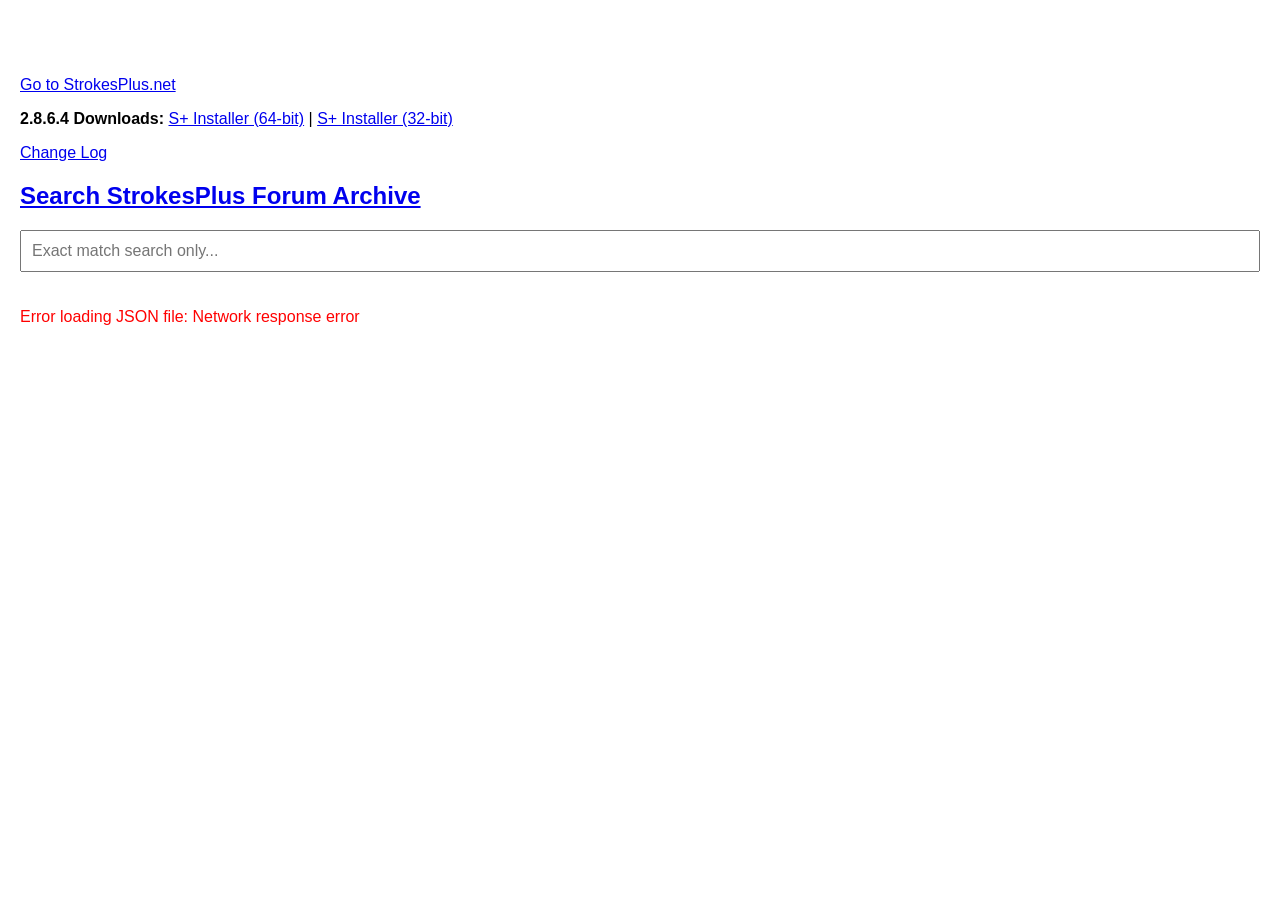
==== cindex.html @ a6389094 "Add files via upload" ====
<!DOCTYPE html>
<html lang="en">
<head>
    <meta charset="UTF-8">
    <meta name="viewport" content="width=device-width, initial-scale=1.0">
    <title>StrokesPlus - Forum Archive Search</title>
    <style>
        body { font-family: Arial, sans-serif; /*max-width: 600px;*/ margin: 40px auto; padding: 20px; }
        input { width: 100%; padding: 10px; margin-bottom: 20px; font-size: 16px; box-sizing: border-box; }
        .item { padding: 15px; border: 1px solid #ddd; margin-bottom: 10px; border-radius: 5px; background: #f9f9f9; }
        .item h3 { margin: 0 0 5px 0; color: #333; }
        .item p { margin: 0; color: #666; }
        .no-results { color: #999; font-style: italic; }
		::highlight(search-results) {
			  background-color: yellow;
			  color: black;
			}
		  #waitOverlay {
			position: fixed;
			top: 0; left: 0; width: 100vw; height: 100vh;
			background: rgba(255, 255, 255, 0.5); /* Semi-transparent background */
			z-index: 999999; /* Ensure it's on top of all elements */
			cursor: wait !important;
			display: flex;
			align-items: center;
			justify-content: center;
			opacity: 0;
			visibility: hidden;
			transition: opacity 0.2s ease, visibility 0.2s ease;
		  }

		  #waitOverlay.active {
			opacity: 1;
			visibility: visible;
		  }

		  /* Optional spinning animation */
		  .spinner {
			width: 50px; height: 50px;
			border: 5px solid #ccc;
			border-top-color: #007bff;
			border-radius: 50%;
			animation: spin 1s linear infinite;
		  }

		  @keyframes spin { to { transform: rotate(360deg); } }

		  body.is-waiting, body.is-waiting * {
			cursor: wait !important;
		  }			
    </style>
</head>
<body>
	<div id="waitOverlay" class="hidden">
	  <div class="spinner"></div>
	</div>	
	<p><a href="index.html">Go to StrokesPlus.net</a></p>
	<p><b>2.8.6.4 Downloads:</b> <a href="/StrokesPlusSetup_2.8.6.4_x64_Signed.exe">S+ Installer (64-bit)</a> | <a href="/StrokesPlusSetup_2.8.6.4_x86_Signed.exe">S+ Installer (32-bit)</a></p>
	<p><a href="/cChangeLog.txt">Change Log</a></p>
	
    <h2><a href="/cindex.html">Search StrokesPlus Forum Archive</a></h2>
    <!-- Search Box Component -->
    <input type="text" id="searchBox" placeholder="Exact match search only...">

    <!-- Display Container Component -->
    <div id="resultsContainer"></div>

    <script>
        let jsonData = [];
        const searchBox = document.getElementById('searchBox');
        const resultsContainer = document.getElementById('resultsContainer');

        // 1. Read the local JSON file
        async function loadData() {
            try {
                // Replace 'data.json' with your local JSON filename
                const response = await fetch('/cdata.json'); 
                if (!response.ok) throw new Error('Network response error');
                jsonData = await response.json();
				var topicId = new URLSearchParams(window.location.search).get('t');
				if(topicId == "null") topicId = "";
				var userName = new URLSearchParams(window.location.search).get('u');
				if(userName == "null") userName = "";
				if(parseInt(topicId) > 0)
				{
					const filteredData = jsonData.filter(item => {
						const topicMatch = item.TopicID ? item.TopicID == parseInt(topicId) : false;
						return topicMatch;
					});

					displayData(filteredData, null);				
				}
				else if(userName){
					const filteredData = jsonData.filter(item => {
						const topicMatch = item.TopicPostedBy ? item.TopicPostedBy == userName : false;
						const msgMatch = item.MessagePostedBy ? item.MessagePostedBy == userName : false;
						return topicMatch || msgMatch;
					});

					displayData(filteredData, null);						
				}
				else {
					displayForums();
				}
            } catch (error) {
                resultsContainer.innerHTML = `<p style="color:red;">Error loading JSON file: ${error.message}</p>`;
                console.error("Error fetching data:", error);
            }
        }

		function displayForums() {
			var forumName = new URLSearchParams(window.location.search).get('f');
			if(forumName == "null") forumName = "";
			const seenForums = new Set();
			const distinctForums = jsonData.filter(item => {
			  if (seenForums.has(`${item.Category}|||${item.Forum}`) || (forumName ?? item.Forum) != item.Forum) return false;
			  seenForums.add(`${item.Category}|||${item.Forum}`);
			  return true;
			});	

			if(forumName) {
				const seenTopics = new Set();
				const distinctTopics = jsonData.filter(item => {
				  if (seenTopics.has(item.TopicID) || (forumName ?? item.Forum) != item.Forum) return false;
				  seenTopics.add(item.TopicID);
				  return true;
				});				
			
				displayData(distinctTopics, null);	
			} else {
				resultsContainer.innerHTML = distinctForums.map(item => `
					<div class="item">
						<p><b><a href="/cindex.html?f=${encodeURIComponent(item.Forum)}">${item.Category || 'No Category'} - ${item.Forum || 'No Forum'}</a></b></p>
					</div>
				`).join('');
			}
			
		}

        // 2. Display the data dynamically in the HTML DOM
        async function displayData(items, searchTerm) {
            if (items.length === 0) {
                resultsContainer.innerHTML = '<p class="no-results">No matches found.</p>';
                return;
            }
			showOverlay();
			await delay(20);
			
			var pageNumber = new URLSearchParams(window.location.search).get('p');
			if(pageNumber == "null") pageNumber = "";
			var pagedList;
			var previous = "";
			var next = "";
			
			if(items.length > 100){
				var page = parseInt(pageNumber)
				if(!pageNumber){
					page = 1;
				}
				var endIndex = ((page - 1) * 100) + 99;
				if(endIndex > items.length - 1) {
					endIndex = items.length - 1	;
				}
				pagedList = items.slice((page - 1) * 100, endIndex);
				
				var topicId = new URLSearchParams(window.location.search).get('t');
				var userName = new URLSearchParams(window.location.search).get('u');
				var forumName = new URLSearchParams(window.location.search).get('f');
				if(topicId == "null") topicId = "";
				if(userName == "null") userName = "";
				if(forumName == "null") forumName = "";
				
				if(page > 1) {
					previous = `<p><b><a href='/cindex.html?t=${topicId}&u=${encodeURIComponent(userName)}&p=${page-1}&t=${topicId}&f=${encodeURIComponent(forumName)}'>Previous</a></b></p>`;
				}
				
				if(endIndex + 1 < items.length){
					next = `<p><b><a href='/cindex.html?t=${topicId}&u=${encodeURIComponent(userName)}&p=${page+1}&f=${encodeURIComponent(forumName)}'>Next</a></b></p>`;
				}
				
			} else {
				pagedList = items;
			}
			
			var forumHeading = "";
			if(forumName) {
				if(pagedList.length >= 0) {
					forumHeading = `<div class="item"><p><b>${pagedList[0].Category || 'No Category'} - ${pagedList[0].Forum || 'No Forum'}</b></p></div>`			
				}
			}
			
			const formatter = new Intl.DateTimeFormat('en-US', {
			  dateStyle: 'medium',
			  timeStyle: 'short'
			});
			
            resultsContainer.innerHTML = forumHeading + previous + pagedList.map((item,index) => `
                <div class="item">
                    <h3 class="search"><a href='/cindex.html?t=${item.TopicID}'>${item.Topic || 'No Title'}</a></h3>
					<p><b>${item.Category || 'No Category'} - ${item.Forum || 'No Forum'}</b></p>
					<p>Topic By: <a href='/cindex.html?u=${encodeURIComponent(item.TopicPostedBy)}'><b>${item.TopicPostedBy}</b></a> on ${item.TopicPostedOn.replace('T',' ')} - Message By: <a href='/cindex.html?u=${encodeURIComponent(item.MessagePostedBy)}'><b>${item.MessagePostedBy}</b></a> on ${item.MessagePostedOn.replace('T',' ')}</p>
					<hr />
					<p class="search">${item.Message || 'No Message'}</p>
                </div>
            `).join('') + next;
			
			if(pagedList.length != items.length){
				console.log(`show pager - pagedList.length: ${pagedList.length} - items.length: ${items.length}`);
			}
			
			if(searchTerm) {
				const searchString = searchTerm;

				// Find text ranges
				const treeWalker = document.createTreeWalker(
				  document.body, 
				  NodeFilter.SHOW_TEXT, 
				  {
					acceptNode: (node) => {
					  // Check if it's a div and has the required class
					  if (true
					    /*(node.parentNode.nodeName.toLowerCase() === 'p'
							||
							node.parentNode.nodeName.toLowerCase() === 'pre'
							||
							node.parentNode.nodeName.toLowerCase() === 'blockquote'
							||
							node.parentNode.nodeName.toLowerCase() === 'h3'
							) 
						&& node.parentNode.classList.contains("search")*/
						) {
						return NodeFilter.FILTER_ACCEPT;
					  }
					  return NodeFilter.FILTER_SKIP;
					}
				  }
				);				
				const ranges = [];
				let currentNode;

				while (currentNode = treeWalker.nextNode()) {
				  const index = currentNode.nodeValue.toLowerCase().indexOf(searchString.toLowerCase());
				  if (index >= 0) {
					const range = new Range();
					range.setStart(currentNode, index);
					range.setEnd(currentNode, index + searchString.length);
					ranges.push(range);
				  }
				}
				// Create highlight and apply
				const searchHighlight = new Highlight(...ranges);
				CSS.highlights.set("search-results", searchHighlight);			
			}
			//if (document.readyState === "loading") {
			//  document.addEventListener("DOMContentLoaded", hideOverlay);
			//} else {
			await delay(500);
			  hideOverlay();
			//}			
						
        }

        // 3. Search and filter logic
        searchBox.addEventListener('input', (e) => {
			clearTimeout(typingTimer);
			
			// Start a new countdown
			typingTimer = setTimeout(() => {
				var inputElement = document.querySelector('#searchBox');
				console.log("User stopped typing. Final value:", inputElement.value);
				
				const searchTerm = inputElement.value.toLowerCase();
				
				if(true /*searchTerm.indexOf(' ') == -1*/) {
				
					var forumName = new URLSearchParams(window.location.search).get('f');
					if(forumName == "null") forumName = "";
					const filteredData = jsonData.filter(item => {
						const topicMatch = item.Topic ? item.Topic.toLowerCase().includes(searchTerm) : false;
						const descMatch = item.Description ? item.Description.toLowerCase().includes(searchTerm) : false;
						const msgMatch = item.Message ? item.Message.toLowerCase().includes(searchTerm) : false;
						return (topicMatch || descMatch || msgMatch) && ((forumName ?? item.Forum) == item.Forum);
					});
					displayData(filteredData, searchTerm);
					
				} else {
					//This works well for an OR, but not great results, should be AND
					const searchTerms = searchTerm.split(" ");
					const filteredData = jsonData.filter(item => {
						const topicText = item.Topic.toLowerCase();
						const descText = item.Description.toLowerCase();
						const msgText = item.Message.toLowerCase();
						const topicMatch = item.Topic ? searchTerms.some(term => topicText.includes(term.toLowerCase())) : false;
						const descMatch = item.Description ? searchTerms.some(term => descText.includes(term.toLowerCase())) : false;
						const msgMatch = item.Message ? searchTerms.some(term => msgText.includes(term.toLowerCase())) : false;
						return topicMatch || descMatch || msgMatch;
					});				
					displayData(filteredData, searchTerm);
				}
				
				/*
				const regexString = searchTerm.split("").join(".*");
				const fuzzyRegex = new RegExp(regexString, "i");	
				
				const filteredData = jsonData.filter(item => {
					const topicMatch = item.Topic ? fuzzyRegex.test(item.Topic) : false;
					const descMatch = item.Description ? fuzzyRegex.test(item.Description) : false;
					const msgMatch = item.Message ? fuzzyRegex.test(item.Message) : false;
					return topicMatch || descMatch || msgMatch;
				});
				displayData(filteredData, searchTerm);
				*/
				

			}, doneTypingInterval);
        });

        // Initialize script
        loadData();
		
		let typingTimer;
		const doneTypingInterval = 1000; // Time in milliseconds (1.0 seconds)
		const delay = (ms) => new Promise(resolve => setTimeout(resolve, ms));
		
		const overlay = document.getElementById('waitOverlay');
		
		function showOverlay() {
		  overlay.classList.add('active');
		  document.body.classList.add('is-waiting');
		}

		function hideOverlay() {
		  overlay.classList.remove('active');
		  document.body.classList.remove('is-waiting');
		}		
		
    </script>


</body>
</html>
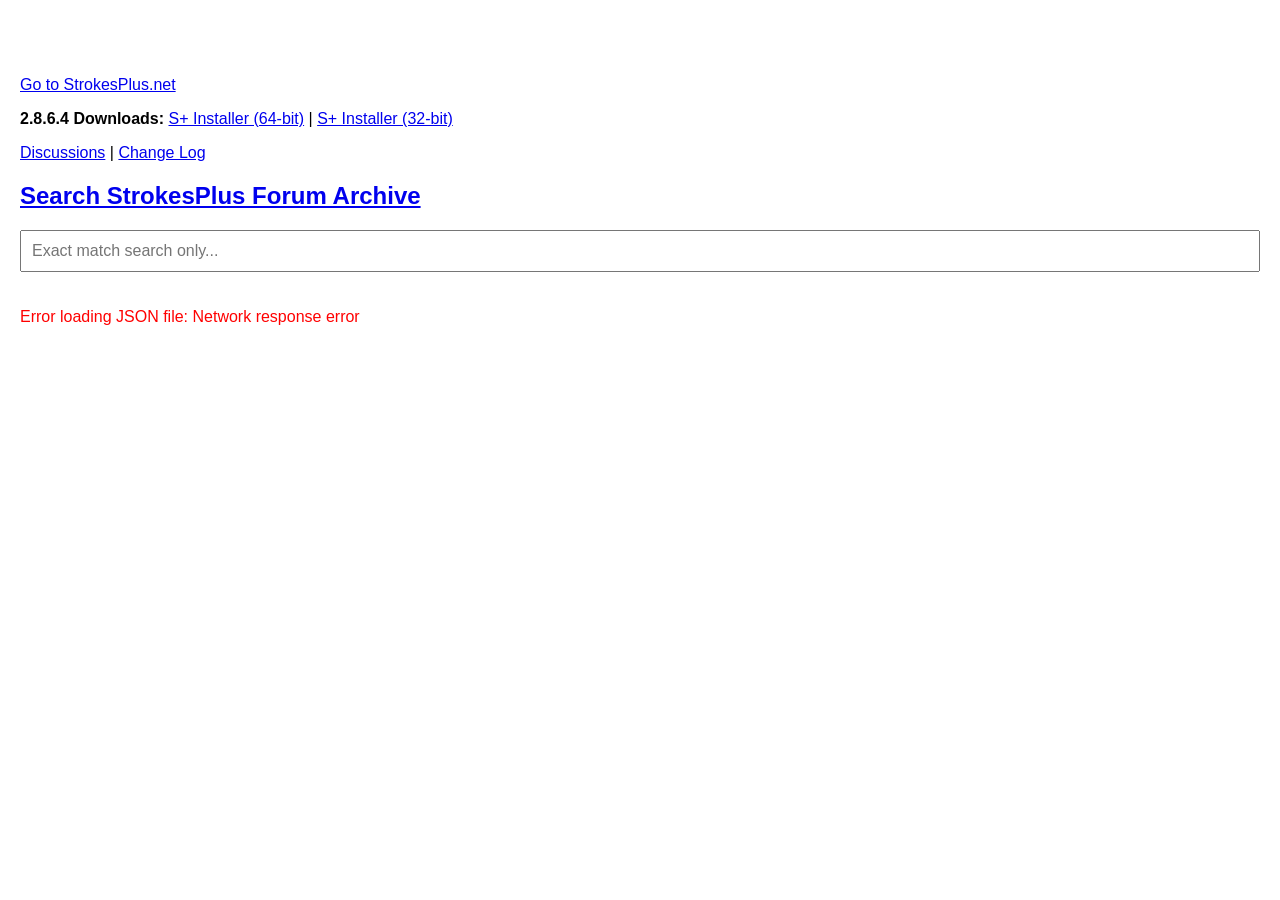
==== commit 28fca6bc: "Add files via upload" ====
--- a/cindex.html
+++ b/cindex.html
@@ -56,7 +56,7 @@
 	</div>	
 	<p><a href="index.html">Go to StrokesPlus.net</a></p>
 	<p><b>2.8.6.4 Downloads:</b> <a href="/StrokesPlusSetup_2.8.6.4_x64_Signed.exe">S+ Installer (64-bit)</a> | <a href="/StrokesPlusSetup_2.8.6.4_x86_Signed.exe">S+ Installer (32-bit)</a></p>
-	<p><a href="/cChangeLog.txt">Change Log</a></p>
+	<p><a href="https://github.com/roblarky/roblarky.github.io/discussions" target="_blank">Discussions</a>  |  <a href="/cChangeLog.txt" target="_blank">Change Log</a></p>
 	
     <h2><a href="/cindex.html">Search StrokesPlus Forum Archive</a></h2>
     <!-- Search Box Component -->
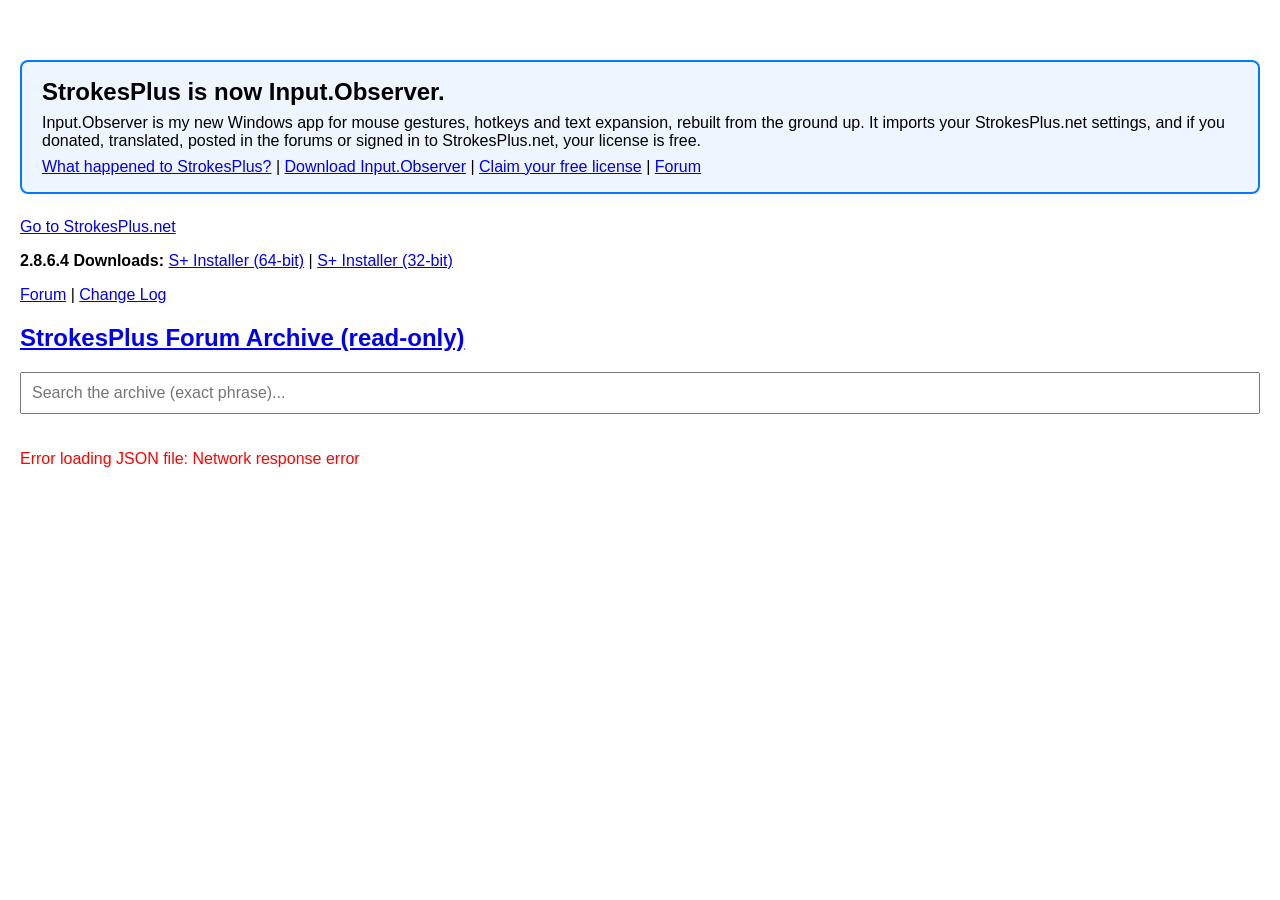
==== commit 2f3d89c3: "Point StrokesPlus users at Input.Observer; old forum links open the archive Co-Authored-By: Claude O" ====
--- a/cindex.html
+++ b/cindex.html
@@ -11,6 +11,10 @@
         .item h3 { margin: 0 0 5px 0; color: #333; }
         .item p { margin: 0; color: #666; }
         .no-results { color: #999; font-style: italic; }
+        .io-banner { padding: 16px 20px; margin-bottom: 24px; border: 2px solid #007bff; border-radius: 8px; background: #eef5ff; }
+        .io-banner h2 { margin: 0 0 8px 0; }
+        .io-banner p { margin: 0 0 8px 0; }
+        .io-banner p:last-child { margin-bottom: 0; }
 		::highlight(search-results) {
 			  background-color: yellow;
 			  color: black;
@@ -54,13 +58,18 @@
 	<div id="waitOverlay" class="hidden">
 	  <div class="spinner"></div>
 	</div>	
+	<div class="io-banner">
+		<h2>StrokesPlus is now Input.Observer.</h2>
+		<p>Input.Observer is my new Windows app for mouse gestures, hotkeys and text expansion, rebuilt from the ground up. It imports your StrokesPlus.net settings, and if you donated, translated, posted in the forums or signed in to StrokesPlus.net, your license is free.</p>
+		<p><a href="https://input.observer/strokesplus-story">What happened to StrokesPlus?</a>  |  <a href="https://input.observer/download">Download Input.Observer</a>  |  <a href="https://input.observer/pricing">Claim your free license</a>  |  <a href="https://input.observer/forum">Forum</a></p>
+	</div>
 	<p><a href="index.html">Go to StrokesPlus.net</a></p>
 	<p><b>2.8.6.4 Downloads:</b> <a href="/StrokesPlusSetup_2.8.6.4_x64_Signed.exe">S+ Installer (64-bit)</a> | <a href="/StrokesPlusSetup_2.8.6.4_x86_Signed.exe">S+ Installer (32-bit)</a></p>
-	<p><a href="https://github.com/roblarky/roblarky.github.io/discussions" target="_blank">Discussions</a>  |  <a href="/cChangeLog.txt" target="_blank">Change Log</a></p>
-	
-    <h2><a href="/cindex.html">Search StrokesPlus Forum Archive</a></h2>
+	<p><a href="https://input.observer/forum" target="_blank">Forum</a>  |  <a href="/cChangeLog.txt" target="_blank">Change Log</a></p>
+
+    <h2><a href="/cindex.html">StrokesPlus Forum Archive (read-only)</a></h2>
     <!-- Search Box Component -->
-    <input type="text" id="searchBox" placeholder="Exact match search only...">
+    <input type="text" id="searchBox" aria-label="Search the archive" placeholder="Search the archive (exact phrase)...">
 
     <!-- Display Container Component -->
     <div id="resultsContainer"></div>
@@ -200,7 +209,7 @@
 					<p><b>${item.Category || 'No Category'} - ${item.Forum || 'No Forum'}</b></p>
 					<p>Topic By: <a href='/cindex.html?u=${encodeURIComponent(item.TopicPostedBy)}'><b>${item.TopicPostedBy}</b></a> on ${item.TopicPostedOn.replace('T',' ')} - Message By: <a href='/cindex.html?u=${encodeURIComponent(item.MessagePostedBy)}'><b>${item.MessagePostedBy}</b></a> on ${item.MessagePostedOn.replace('T',' ')}</p>
 					<hr />
-					<p class="search">${item.Message || 'No Message'}</p>
+					<p class="search">${archiveLinks(item.Message) || 'No Message'}</p>
                 </div>
             `).join('') + next;
 			
@@ -322,6 +331,15 @@
 		const doneTypingInterval = 1000; // Time in milliseconds (1.0 seconds)
 		const delay = (ms) => new Promise(resolve => setTimeout(resolve, ms));
 		
+		// Links to topics on the old forums point at the same topic in this archive (the topic IDs match).
+		function archiveLinks(html) {
+			if (!html) return html;
+			return html
+				.replace(/(?:https?:\/\/)?(?:www\.)?strokesplus\.com\/forum\/topic\.asp\?(?:[^'"\s<]*?&)?TOPIC_ID=(\d+)[^'"\s<]*/gi, '/cindex.html?t=$1')
+				.replace(/https?:\/\/(?:www\.)?strokesplus\.com\/forum\/topic\/(\d+)(?:\/[\w-]*)?/gi, '/cindex.html?t=$1')
+				.replace(/https?:\/\/forum\.strokesplus\.net\/posts\/t(\d+)(?:-[\w-]*)?/gi, '/?t=$1');
+		}
+
 		const overlay = document.getElementById('waitOverlay');
 		
 		function showOverlay() {
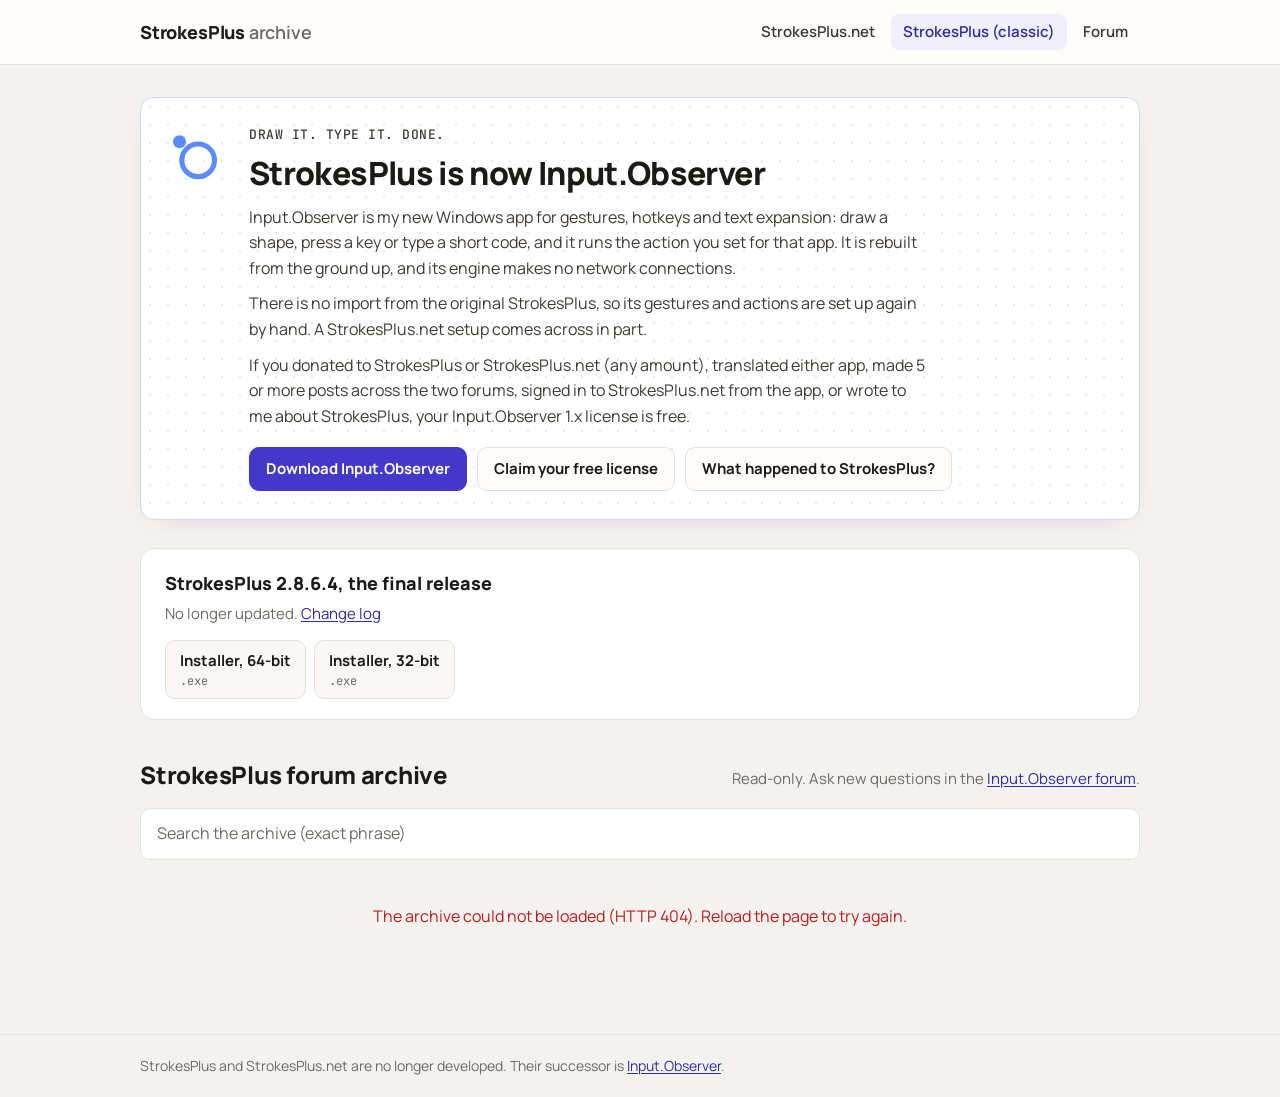
==== commit 4996e389: "Restyle both archive pages in the Input.Observer look; banner copy follows the brand rules - Shared " ====
--- a/cindex.html
+++ b/cindex.html
@@ -1,359 +1,67 @@
-<!DOCTYPE html>
-<html lang="en">
-<head>
-    <meta charset="UTF-8">
-    <meta name="viewport" content="width=device-width, initial-scale=1.0">
-    <title>StrokesPlus - Forum Archive Search</title>
-    <style>
-        body { font-family: Arial, sans-serif; /*max-width: 600px;*/ margin: 40px auto; padding: 20px; }
-        input { width: 100%; padding: 10px; margin-bottom: 20px; font-size: 16px; box-sizing: border-box; }
-        .item { padding: 15px; border: 1px solid #ddd; margin-bottom: 10px; border-radius: 5px; background: #f9f9f9; }
-        .item h3 { margin: 0 0 5px 0; color: #333; }
-        .item p { margin: 0; color: #666; }
-        .no-results { color: #999; font-style: italic; }
-        .io-banner { padding: 16px 20px; margin-bottom: 24px; border: 2px solid #007bff; border-radius: 8px; background: #eef5ff; }
-        .io-banner h2 { margin: 0 0 8px 0; }
-        .io-banner p { margin: 0 0 8px 0; }
-        .io-banner p:last-child { margin-bottom: 0; }
-		::highlight(search-results) {
-			  background-color: yellow;
-			  color: black;
-			}
-		  #waitOverlay {
-			position: fixed;
-			top: 0; left: 0; width: 100vw; height: 100vh;
-			background: rgba(255, 255, 255, 0.5); /* Semi-transparent background */
-			z-index: 999999; /* Ensure it's on top of all elements */
-			cursor: wait !important;
-			display: flex;
-			align-items: center;
-			justify-content: center;
-			opacity: 0;
-			visibility: hidden;
-			transition: opacity 0.2s ease, visibility 0.2s ease;
-		  }
-
-		  #waitOverlay.active {
-			opacity: 1;
-			visibility: visible;
-		  }
-
-		  /* Optional spinning animation */
-		  .spinner {
-			width: 50px; height: 50px;
-			border: 5px solid #ccc;
-			border-top-color: #007bff;
-			border-radius: 50%;
-			animation: spin 1s linear infinite;
-		  }
-
-		  @keyframes spin { to { transform: rotate(360deg); } }
-
-		  body.is-waiting, body.is-waiting * {
-			cursor: wait !important;
-		  }			
-    </style>
-</head>
-<body>
-	<div id="waitOverlay" class="hidden">
-	  <div class="spinner"></div>
-	</div>	
-	<div class="io-banner">
-		<h2>StrokesPlus is now Input.Observer.</h2>
-		<p>Input.Observer is my new Windows app for mouse gestures, hotkeys and text expansion, rebuilt from the ground up. It imports your StrokesPlus.net settings, and if you donated, translated, posted in the forums or signed in to StrokesPlus.net, your license is free.</p>
-		<p><a href="https://input.observer/strokesplus-story">What happened to StrokesPlus?</a>  |  <a href="https://input.observer/download">Download Input.Observer</a>  |  <a href="https://input.observer/pricing">Claim your free license</a>  |  <a href="https://input.observer/forum">Forum</a></p>
-	</div>
-	<p><a href="index.html">Go to StrokesPlus.net</a></p>
-	<p><b>2.8.6.4 Downloads:</b> <a href="/StrokesPlusSetup_2.8.6.4_x64_Signed.exe">S+ Installer (64-bit)</a> | <a href="/StrokesPlusSetup_2.8.6.4_x86_Signed.exe">S+ Installer (32-bit)</a></p>
-	<p><a href="https://input.observer/forum" target="_blank">Forum</a>  |  <a href="/cChangeLog.txt" target="_blank">Change Log</a></p>
-
-    <h2><a href="/cindex.html">StrokesPlus Forum Archive (read-only)</a></h2>
-    <!-- Search Box Component -->
-    <input type="text" id="searchBox" aria-label="Search the archive" placeholder="Search the archive (exact phrase)...">
-
-    <!-- Display Container Component -->
-    <div id="resultsContainer"></div>
-
-    <script>
-        let jsonData = [];
-        const searchBox = document.getElementById('searchBox');
-        const resultsContainer = document.getElementById('resultsContainer');
-
-        // 1. Read the local JSON file
-        async function loadData() {
-            try {
-                // Replace 'data.json' with your local JSON filename
-                const response = await fetch('/cdata.json'); 
-                if (!response.ok) throw new Error('Network response error');
-                jsonData = await response.json();
-				var topicId = new URLSearchParams(window.location.search).get('t');
-				if(topicId == "null") topicId = "";
-				var userName = new URLSearchParams(window.location.search).get('u');
-				if(userName == "null") userName = "";
-				if(parseInt(topicId) > 0)
-				{
-					const filteredData = jsonData.filter(item => {
-						const topicMatch = item.TopicID ? item.TopicID == parseInt(topicId) : false;
-						return topicMatch;
-					});
-
-					displayData(filteredData, null);				
-				}
-				else if(userName){
-					const filteredData = jsonData.filter(item => {
-						const topicMatch = item.TopicPostedBy ? item.TopicPostedBy == userName : false;
-						const msgMatch = item.MessagePostedBy ? item.MessagePostedBy == userName : false;
-						return topicMatch || msgMatch;
-					});
-
-					displayData(filteredData, null);						
-				}
-				else {
-					displayForums();
-				}
-            } catch (error) {
-                resultsContainer.innerHTML = `<p style="color:red;">Error loading JSON file: ${error.message}</p>`;
-                console.error("Error fetching data:", error);
-            }
-        }
-
-		function displayForums() {
-			var forumName = new URLSearchParams(window.location.search).get('f');
-			if(forumName == "null") forumName = "";
-			const seenForums = new Set();
-			const distinctForums = jsonData.filter(item => {
-			  if (seenForums.has(`${item.Category}|||${item.Forum}`) || (forumName ?? item.Forum) != item.Forum) return false;
-			  seenForums.add(`${item.Category}|||${item.Forum}`);
-			  return true;
-			});	
-
-			if(forumName) {
-				const seenTopics = new Set();
-				const distinctTopics = jsonData.filter(item => {
-				  if (seenTopics.has(item.TopicID) || (forumName ?? item.Forum) != item.Forum) return false;
-				  seenTopics.add(item.TopicID);
-				  return true;
-				});				
-			
-				displayData(distinctTopics, null);	
-			} else {
-				resultsContainer.innerHTML = distinctForums.map(item => `
-					<div class="item">
-						<p><b><a href="/cindex.html?f=${encodeURIComponent(item.Forum)}">${item.Category || 'No Category'} - ${item.Forum || 'No Forum'}</a></b></p>
-					</div>
-				`).join('');
-			}
-			
-		}
-
-        // 2. Display the data dynamically in the HTML DOM
-        async function displayData(items, searchTerm) {
-            if (items.length === 0) {
-                resultsContainer.innerHTML = '<p class="no-results">No matches found.</p>';
-                return;
-            }
-			showOverlay();
-			await delay(20);
-			
-			var pageNumber = new URLSearchParams(window.location.search).get('p');
-			if(pageNumber == "null") pageNumber = "";
-			var pagedList;
-			var previous = "";
-			var next = "";
-			
-			if(items.length > 100){
-				var page = parseInt(pageNumber)
-				if(!pageNumber){
-					page = 1;
-				}
-				var endIndex = ((page - 1) * 100) + 99;
-				if(endIndex > items.length - 1) {
-					endIndex = items.length - 1	;
-				}
-				pagedList = items.slice((page - 1) * 100, endIndex);
-				
-				var topicId = new URLSearchParams(window.location.search).get('t');
-				var userName = new URLSearchParams(window.location.search).get('u');
-				var forumName = new URLSearchParams(window.location.search).get('f');
-				if(topicId == "null") topicId = "";
-				if(userName == "null") userName = "";
-				if(forumName == "null") forumName = "";
-				
-				if(page > 1) {
-					previous = `<p><b><a href='/cindex.html?t=${topicId}&u=${encodeURIComponent(userName)}&p=${page-1}&t=${topicId}&f=${encodeURIComponent(forumName)}'>Previous</a></b></p>`;
-				}
-				
-				if(endIndex + 1 < items.length){
-					next = `<p><b><a href='/cindex.html?t=${topicId}&u=${encodeURIComponent(userName)}&p=${page+1}&f=${encodeURIComponent(forumName)}'>Next</a></b></p>`;
-				}
-				
-			} else {
-				pagedList = items;
-			}
-			
-			var forumHeading = "";
-			if(forumName) {
-				if(pagedList.length >= 0) {
-					forumHeading = `<div class="item"><p><b>${pagedList[0].Category || 'No Category'} - ${pagedList[0].Forum || 'No Forum'}</b></p></div>`			
-				}
-			}
-			
-			const formatter = new Intl.DateTimeFormat('en-US', {
-			  dateStyle: 'medium',
-			  timeStyle: 'short'
-			});
-			
-            resultsContainer.innerHTML = forumHeading + previous + pagedList.map((item,index) => `
-                <div class="item">
-                    <h3 class="search"><a href='/cindex.html?t=${item.TopicID}'>${item.Topic || 'No Title'}</a></h3>
-					<p><b>${item.Category || 'No Category'} - ${item.Forum || 'No Forum'}</b></p>
-					<p>Topic By: <a href='/cindex.html?u=${encodeURIComponent(item.TopicPostedBy)}'><b>${item.TopicPostedBy}</b></a> on ${item.TopicPostedOn.replace('T',' ')} - Message By: <a href='/cindex.html?u=${encodeURIComponent(item.MessagePostedBy)}'><b>${item.MessagePostedBy}</b></a> on ${item.MessagePostedOn.replace('T',' ')}</p>
-					<hr />
-					<p class="search">${archiveLinks(item.Message) || 'No Message'}</p>
-                </div>
-            `).join('') + next;
-			
-			if(pagedList.length != items.length){
-				console.log(`show pager - pagedList.length: ${pagedList.length} - items.length: ${items.length}`);
-			}
-			
-			if(searchTerm) {
-				const searchString = searchTerm;
-
-				// Find text ranges
-				const treeWalker = document.createTreeWalker(
-				  document.body, 
-				  NodeFilter.SHOW_TEXT, 
-				  {
-					acceptNode: (node) => {
-					  // Check if it's a div and has the required class
-					  if (true
-					    /*(node.parentNode.nodeName.toLowerCase() === 'p'
-							||
-							node.parentNode.nodeName.toLowerCase() === 'pre'
-							||
-							node.parentNode.nodeName.toLowerCase() === 'blockquote'
-							||
-							node.parentNode.nodeName.toLowerCase() === 'h3'
-							) 
-						&& node.parentNode.classList.contains("search")*/
-						) {
-						return NodeFilter.FILTER_ACCEPT;
-					  }
-					  return NodeFilter.FILTER_SKIP;
-					}
-				  }
-				);				
-				const ranges = [];
-				let currentNode;
-
-				while (currentNode = treeWalker.nextNode()) {
-				  const index = currentNode.nodeValue.toLowerCase().indexOf(searchString.toLowerCase());
-				  if (index >= 0) {
-					const range = new Range();
-					range.setStart(currentNode, index);
-					range.setEnd(currentNode, index + searchString.length);
-					ranges.push(range);
-				  }
-				}
-				// Create highlight and apply
-				const searchHighlight = new Highlight(...ranges);
-				CSS.highlights.set("search-results", searchHighlight);			
-			}
-			//if (document.readyState === "loading") {
-			//  document.addEventListener("DOMContentLoaded", hideOverlay);
-			//} else {
-			await delay(500);
-			  hideOverlay();
-			//}			
-						
-        }
-
-        // 3. Search and filter logic
-        searchBox.addEventListener('input', (e) => {
-			clearTimeout(typingTimer);
-			
-			// Start a new countdown
-			typingTimer = setTimeout(() => {
-				var inputElement = document.querySelector('#searchBox');
-				console.log("User stopped typing. Final value:", inputElement.value);
-				
-				const searchTerm = inputElement.value.toLowerCase();
-				
-				if(true /*searchTerm.indexOf(' ') == -1*/) {
-				
-					var forumName = new URLSearchParams(window.location.search).get('f');
-					if(forumName == "null") forumName = "";
-					const filteredData = jsonData.filter(item => {
-						const topicMatch = item.Topic ? item.Topic.toLowerCase().includes(searchTerm) : false;
-						const descMatch = item.Description ? item.Description.toLowerCase().includes(searchTerm) : false;
-						const msgMatch = item.Message ? item.Message.toLowerCase().includes(searchTerm) : false;
-						return (topicMatch || descMatch || msgMatch) && ((forumName ?? item.Forum) == item.Forum);
-					});
-					displayData(filteredData, searchTerm);
-					
-				} else {
-					//This works well for an OR, but not great results, should be AND
-					const searchTerms = searchTerm.split(" ");
-					const filteredData = jsonData.filter(item => {
-						const topicText = item.Topic.toLowerCase();
-						const descText = item.Description.toLowerCase();
-						const msgText = item.Message.toLowerCase();
-						const topicMatch = item.Topic ? searchTerms.some(term => topicText.includes(term.toLowerCase())) : false;
-						const descMatch = item.Description ? searchTerms.some(term => descText.includes(term.toLowerCase())) : false;
-						const msgMatch = item.Message ? searchTerms.some(term => msgText.includes(term.toLowerCase())) : false;
-						return topicMatch || descMatch || msgMatch;
-					});				
-					displayData(filteredData, searchTerm);
-				}
-				
-				/*
-				const regexString = searchTerm.split("").join(".*");
-				const fuzzyRegex = new RegExp(regexString, "i");	
-				
-				const filteredData = jsonData.filter(item => {
-					const topicMatch = item.Topic ? fuzzyRegex.test(item.Topic) : false;
-					const descMatch = item.Description ? fuzzyRegex.test(item.Description) : false;
-					const msgMatch = item.Message ? fuzzyRegex.test(item.Message) : false;
-					return topicMatch || descMatch || msgMatch;
-				});
-				displayData(filteredData, searchTerm);
-				*/
-				
-
-			}, doneTypingInterval);
-        });
-
-        // Initialize script
-        loadData();
-		
-		let typingTimer;
-		const doneTypingInterval = 1000; // Time in milliseconds (1.0 seconds)
-		const delay = (ms) => new Promise(resolve => setTimeout(resolve, ms));
-		
-		// Links to topics on the old forums point at the same topic in this archive (the topic IDs match).
-		function archiveLinks(html) {
-			if (!html) return html;
-			return html
-				.replace(/(?:https?:\/\/)?(?:www\.)?strokesplus\.com\/forum\/topic\.asp\?(?:[^'"\s<]*?&)?TOPIC_ID=(\d+)[^'"\s<]*/gi, '/cindex.html?t=$1')
-				.replace(/https?:\/\/(?:www\.)?strokesplus\.com\/forum\/topic\/(\d+)(?:\/[\w-]*)?/gi, '/cindex.html?t=$1')
-				.replace(/https?:\/\/forum\.strokesplus\.net\/posts\/t(\d+)(?:-[\w-]*)?/gi, '/?t=$1');
-		}
-
-		const overlay = document.getElementById('waitOverlay');
-		
-		function showOverlay() {
-		  overlay.classList.add('active');
-		  document.body.classList.add('is-waiting');
-		}
-
-		function hideOverlay() {
-		  overlay.classList.remove('active');
-		  document.body.classList.remove('is-waiting');
-		}		
-		
-    </script>
-
-
-</body>
-</html>+<!DOCTYPE html>
+<html lang="en">
+<head>
+	<meta charset="UTF-8">
+	<meta name="viewport" content="width=device-width, initial-scale=1.0">
+	<title>StrokesPlus mouse gestures: forum archive and downloads</title>
+	<meta name="description" content="Read-only archive of the original StrokesPlus forum and the final StrokesPlus download. StrokesPlus is now Input.Observer: gestures, hotkeys and text expansion for Windows.">
+	<link rel="preload" href="/assets/fonts/manrope-latin-wght-normal.woff2" as="font" type="font/woff2" crossorigin>
+	<link rel="stylesheet" href="/assets/site.css">
+</head>
+<body data-json="/cdata.json" data-base="/cindex.html">
+	<div id="waitOverlay" aria-hidden="true"><div class="spinner"></div></div>
+
+	<header class="site-header">
+		<div class="wrap">
+			<a class="brand" href="/">StrokesPlus <span>archive</span></a>
+			<nav class="site-nav" aria-label="Archive">
+				<a href="/">StrokesPlus.net</a>
+				<a href="/cindex.html" aria-current="page">StrokesPlus (classic)</a>
+				<a href="https://input.observer/forum">Forum</a>
+			</nav>
+		</div>
+	</header>
+
+	<main class="wrap">
+		<section class="io-banner" aria-labelledby="io-banner-title">
+			<img class="io-banner-logo" src="/assets/orbit.svg" alt="" width="56" height="56">
+			<div>
+				<p class="io-kicker">Draw it. Type it. Done.</p>
+				<h2 id="io-banner-title">StrokesPlus is now Input.Observer</h2>
+				<p>Input.Observer is my new Windows app for gestures, hotkeys and text expansion: draw a shape, press a key or type a short code, and it runs the action you set for that app. It is rebuilt from the ground up, and its engine makes no network connections.</p>
+				<p>There is no import from the original StrokesPlus, so its gestures and actions are set up again by hand. A StrokesPlus.net setup comes across in part.</p>
+				<p>If you donated to StrokesPlus or StrokesPlus.net (any amount), translated either app, made 5 or more posts across the two forums, signed in to StrokesPlus.net from the app, or wrote to me about StrokesPlus, your Input.Observer 1.x license is free.</p>
+				<div class="io-actions">
+					<a class="button button-primary" href="https://input.observer/download">Download Input.Observer</a>
+					<a class="button" href="https://input.observer/pricing">Claim your free license</a>
+					<a class="button" href="https://input.observer/strokesplus-story">What happened to StrokesPlus?</a>
+				</div>
+			</div>
+		</section>
+
+		<section class="panel" aria-labelledby="downloads-title">
+			<h2 id="downloads-title">StrokesPlus 2.8.6.4, the final release</h2>
+			<p class="panel-note">No longer updated. <a href="/cChangeLog.txt">Change log</a></p>
+			<ul class="downloads">
+				<li><a href="/StrokesPlusSetup_2.8.6.4_x64_Signed.exe">Installer, 64-bit <small>.exe</small></a></li>
+				<li><a href="/StrokesPlusSetup_2.8.6.4_x86_Signed.exe">Installer, 32-bit <small>.exe</small></a></li>
+			</ul>
+		</section>
+
+		<section aria-labelledby="archive-title">
+			<div class="archive-head">
+				<h2 id="archive-title"><a href="/cindex.html">StrokesPlus forum archive</a></h2>
+				<p>Read-only. Ask new questions in the <a href="https://input.observer/forum">Input.Observer forum</a>.</p>
+			</div>
+			<input type="search" id="searchBox" class="search" aria-label="Search the archive" placeholder="Search the archive (exact phrase)">
+			<div id="resultsContainer" aria-live="polite"></div>
+		</section>
+	</main>
+
+	<footer class="site-footer">
+		<div class="wrap">StrokesPlus and StrokesPlus.net are no longer developed. Their successor is <a href="https://input.observer">Input.Observer</a>.</div>
+	</footer>
+
+	<script src="/assets/archive.js"></script>
+</body>
+</html>
--- a/assets/site.css
+++ b/assets/site.css
@@ -0,0 +1,383 @@
+/* Input.Observer visual identity: palette copied from the app's Theme.Colors.Light/Dark.xaml (the
+   input.observer site's --io-* tokens), Manrope and JetBrains Mono self-hosted (OFL, see fonts/). */
+
+@font-face {
+  font-family: 'Manrope';
+  font-style: normal;
+  font-weight: 200 800;
+  font-display: swap;
+  src: url('fonts/manrope-latin-wght-normal.woff2') format('woff2-variations');
+}
+
+@font-face {
+  font-family: 'JetBrains Mono';
+  font-style: normal;
+  font-weight: 100 800;
+  font-display: swap;
+  src: url('fonts/jetbrains-mono-latin-wght-normal.woff2') format('woff2-variations');
+}
+
+:root {
+  color-scheme: light dark;
+  --io-bg: #f4f2ef;
+  --io-bg-raised: #fffdfb;
+  --io-surface: #ffffff;
+  --io-surface-muted: #faf8f5;
+  --io-border: #e5e0d8;
+  --io-border-subtle: #ede9e3;
+  --io-text: #1c1a17;
+  --io-text-secondary: #3f3a33;
+  --io-text-muted: #6e6962;
+  --io-accent: #4338ca;
+  --io-accent-text: #312aa0;
+  --io-accent-bg: #f1effc;
+  --io-accent-border: #d9d4f7;
+  --io-on-accent: #ffffff;
+  --io-warn-bg: #fef3c7;
+  --io-warn-text: #78350f;
+  --io-danger-text: #b91c1c;
+  --io-logo: #5b8cff;
+  --io-trail: #2c7be5;
+  --io-grid: rgba(28, 26, 23, 0.09);
+  --io-shadow: rgba(40, 30, 10, 0.18);
+  --io-radius-sm: 8px;
+  --io-radius: 10px;
+  --io-radius-lg: 14px;
+  --font-body: 'Manrope', system-ui, -apple-system, 'Segoe UI', sans-serif;
+  --font-mono: 'JetBrains Mono', ui-monospace, Consolas, monospace;
+}
+
+@media (prefers-color-scheme: dark) {
+  :root {
+    --io-bg: #17161a;
+    --io-bg-raised: #1c1b20;
+    --io-surface: #1e1d22;
+    --io-surface-muted: #1c1b20;
+    --io-border: #2e2c33;
+    --io-border-subtle: #26252b;
+    --io-text: #eceae6;
+    --io-text-secondary: #cfcbc4;
+    --io-text-muted: #a8a39a;
+    --io-accent: #8b85f5;
+    --io-accent-text: #cfc9ff;
+    --io-accent-bg: #312b6b;
+    --io-accent-border: #4a4396;
+    --io-on-accent: #17161a;
+    --io-warn-bg: #5c450f;
+    --io-warn-text: #fde68a;
+    --io-danger-text: #f87171;
+    --io-trail: #4c93f5;
+    --io-grid: rgba(236, 234, 230, 0.07);
+    --io-shadow: rgba(0, 0, 0, 0.6);
+  }
+}
+
+*, *::before, *::after { box-sizing: border-box; }
+
+html { -webkit-text-size-adjust: 100%; }
+
+body {
+  margin: 0;
+  background: var(--io-bg);
+  color: var(--io-text);
+  font: 400 16px/1.6 var(--font-body);
+}
+
+a { color: var(--io-accent-text); text-underline-offset: 2px; }
+a:hover { color: var(--io-text); }
+
+:focus-visible { outline: 2px solid var(--io-accent); outline-offset: 2px; border-radius: 4px; }
+
+.wrap { max-width: 1040px; margin: 0 auto; padding-inline: 20px; }
+
+/* Header */
+
+.site-header {
+  background: var(--io-bg-raised);
+  border-block-end: 1px solid var(--io-border);
+}
+
+.site-header .wrap {
+  display: flex;
+  flex-wrap: wrap;
+  align-items: center;
+  justify-content: space-between;
+  gap: 12px 24px;
+  padding-block: 14px;
+}
+
+.brand {
+  font-weight: 800;
+  font-size: 1.125rem;
+  letter-spacing: -0.01em;
+  color: var(--io-text);
+  text-decoration: none;
+}
+
+.brand span { color: var(--io-text-muted); font-weight: 600; }
+
+.site-nav { display: flex; flex-wrap: wrap; gap: 4px; }
+
+.site-nav a {
+  padding: 6px 12px;
+  border-radius: var(--io-radius-sm);
+  color: var(--io-text-secondary);
+  font-weight: 600;
+  font-size: 0.9375rem;
+  text-decoration: none;
+}
+
+.site-nav a:hover { background: var(--io-border-subtle); color: var(--io-text); }
+
+.site-nav a[aria-current='page'] { background: var(--io-accent-bg); color: var(--io-accent-text); }
+
+main { padding-block: 32px 64px; }
+
+/* Input.Observer banner */
+
+.io-banner {
+  position: relative;
+  overflow: hidden;
+  display: grid;
+  grid-template-columns: auto 1fr;
+  gap: 8px 24px;
+  padding: 28px;
+  margin-block-end: 28px;
+  border: 1px solid var(--io-accent-border);
+  border-radius: var(--io-radius-lg);
+  background-color: var(--io-surface);
+  background-image: radial-gradient(var(--io-grid) 1px, transparent 1px);
+  background-size: 18px 18px;
+  box-shadow: 0 10px 30px -18px var(--io-shadow);
+}
+
+.io-banner-logo { width: 56px; height: 56px; margin-block-start: 4px; }
+
+.io-kicker {
+  margin: 0;
+  font: 500 0.8125rem/1.4 var(--font-mono);
+  letter-spacing: 0.04em;
+  text-transform: uppercase;
+  color: var(--io-trail);
+}
+
+.io-banner h2 {
+  margin: 4px 0 12px;
+  font-size: clamp(1.5rem, 3.2vw, 2rem);
+  line-height: 1.2;
+  font-weight: 800;
+  letter-spacing: -0.02em;
+}
+
+.io-banner p { margin: 0 0 10px; color: var(--io-text-secondary); max-width: 68ch; }
+
+.io-actions { display: flex; flex-wrap: wrap; gap: 10px; margin-block-start: 18px; }
+
+.button {
+  display: inline-flex;
+  align-items: center;
+  padding: 9px 16px;
+  border: 1px solid var(--io-border);
+  border-radius: var(--io-radius);
+  background: var(--io-bg-raised);
+  color: var(--io-text);
+  font-weight: 700;
+  font-size: 0.9375rem;
+  text-decoration: none;
+}
+
+.button:hover { border-color: var(--io-accent-border); background: var(--io-accent-bg); color: var(--io-text); }
+
+.button-primary { background: var(--io-accent); border-color: var(--io-accent); color: var(--io-on-accent); }
+
+.button-primary:hover { background: var(--io-accent-text); border-color: var(--io-accent-text); color: var(--io-on-accent); }
+
+@media (max-width: 600px) {
+  .io-banner { grid-template-columns: 1fr; padding: 22px; }
+  .io-banner-logo { width: 44px; height: 44px; }
+}
+
+/* Downloads */
+
+.panel {
+  padding: 20px 24px;
+  margin-block-end: 36px;
+  border: 1px solid var(--io-border);
+  border-radius: var(--io-radius-lg);
+  background: var(--io-surface);
+}
+
+.panel h2 { margin: 0 0 4px; font-size: 1.125rem; font-weight: 800; }
+
+.panel-note { margin: 0 0 14px; color: var(--io-text-muted); font-size: 0.9375rem; }
+
+.downloads { display: flex; flex-wrap: wrap; gap: 8px; margin: 0; padding: 0; list-style: none; }
+
+.downloads a {
+  display: inline-flex;
+  flex-direction: column;
+  padding: 8px 14px;
+  border: 1px solid var(--io-border);
+  border-radius: var(--io-radius);
+  background: var(--io-surface-muted);
+  color: var(--io-text);
+  font-weight: 700;
+  font-size: 0.9375rem;
+  text-decoration: none;
+}
+
+.downloads a:hover { border-color: var(--io-accent-border); background: var(--io-accent-bg); }
+
+.downloads small { font: 400 0.75rem/1.4 var(--font-mono); color: var(--io-text-muted); }
+
+/* Archive */
+
+.archive-head { display: flex; flex-wrap: wrap; align-items: baseline; justify-content: space-between; gap: 4px 16px; }
+
+.archive-head h2 { margin: 0; font-size: 1.5rem; font-weight: 800; letter-spacing: -0.01em; }
+
+.archive-head h2 a { color: inherit; text-decoration: none; }
+
+.archive-head p { margin: 0; color: var(--io-text-muted); font-size: 0.9375rem; }
+
+.search {
+  display: block;
+  width: 100%;
+  margin-block: 14px 20px;
+  padding: 12px 16px;
+  border: 1px solid var(--io-border);
+  border-radius: var(--io-radius);
+  background: var(--io-surface);
+  color: var(--io-text);
+  font: inherit;
+}
+
+.search::placeholder { color: var(--io-text-muted); }
+
+.search:focus { outline: none; border-color: var(--io-accent); box-shadow: 0 0 0 3px var(--io-accent-bg); }
+
+.forum-list { display: grid; grid-template-columns: repeat(auto-fill, minmax(280px, 1fr)); gap: 10px; }
+
+.forum-link {
+  display: block;
+  padding: 14px 16px;
+  border: 1px solid var(--io-border);
+  border-radius: var(--io-radius);
+  background: var(--io-surface);
+  color: var(--io-text);
+  text-decoration: none;
+}
+
+.forum-link:hover { border-color: var(--io-accent-border); background: var(--io-accent-bg); color: var(--io-text); }
+
+.forum-link small { display: block; color: var(--io-text-muted); font-size: 0.8125rem; font-weight: 600; }
+
+.forum-link strong { font-weight: 700; }
+
+.forum-title { margin: 0 0 12px; font-size: 1.125rem; font-weight: 800; }
+
+.post {
+  padding: 18px 20px;
+  margin-block-end: 12px;
+  border: 1px solid var(--io-border);
+  border-radius: var(--io-radius);
+  background: var(--io-surface);
+}
+
+.post h3 { margin: 0 0 6px; font-size: 1.0625rem; font-weight: 700; line-height: 1.35; }
+
+.post h3 a { color: var(--io-text); text-decoration: none; }
+
+.post h3 a:hover { color: var(--io-accent-text); text-decoration: underline; }
+
+.chip {
+  display: inline-block;
+  padding: 1px 8px;
+  border-radius: 999px;
+  background: var(--io-accent-bg);
+  color: var(--io-accent-text);
+  font-size: 0.75rem;
+  font-weight: 700;
+}
+
+.post-meta { margin: 8px 0 0; color: var(--io-text-muted); font: 400 0.8125rem/1.5 var(--font-mono); }
+
+.post-meta a { font-weight: 600; }
+
+.post-body {
+  margin-block-start: 14px;
+  padding-block-start: 14px;
+  border-block-start: 1px solid var(--io-border-subtle);
+  color: var(--io-text-secondary);
+  overflow-wrap: anywhere;
+}
+
+.post-body img { max-width: 100%; height: auto; }
+
+.post-body pre, .post-body code {
+  font-family: var(--font-mono);
+  font-size: 0.8125rem;
+}
+
+.post-body pre {
+  overflow-x: auto;
+  padding: 12px 14px;
+  border-radius: var(--io-radius-sm);
+  background: var(--io-surface-muted);
+  border: 1px solid var(--io-border-subtle);
+}
+
+.post-body blockquote {
+  margin: 10px 0;
+  padding: 8px 14px;
+  border-inline-start: 3px solid var(--io-accent-border);
+  background: var(--io-surface-muted);
+  border-radius: 0 var(--io-radius-sm) var(--io-radius-sm) 0;
+}
+
+.post-body table { max-width: 100%; display: block; overflow-x: auto; }
+
+.pager { display: flex; justify-content: space-between; gap: 12px; margin-block: 8px 16px; }
+
+.pager span { color: var(--io-text-muted); font-size: 0.875rem; align-self: center; }
+
+.no-results, .load-error { padding: 24px; text-align: center; color: var(--io-text-muted); }
+
+.load-error { color: var(--io-danger-text); }
+
+::highlight(search-results) { background-color: var(--io-warn-bg); color: var(--io-warn-text); }
+
+.site-footer { border-block-start: 1px solid var(--io-border); padding-block: 20px; color: var(--io-text-muted); font-size: 0.875rem; }
+
+/* Busy overlay while a long result list renders */
+
+#waitOverlay {
+  position: fixed;
+  inset: 0;
+  z-index: 999999;
+  display: flex;
+  align-items: center;
+  justify-content: center;
+  background: color-mix(in srgb, var(--io-bg) 55%, transparent);
+  cursor: wait;
+  opacity: 0;
+  visibility: hidden;
+  transition: opacity 0.2s ease, visibility 0.2s ease;
+}
+
+#waitOverlay.active { opacity: 1; visibility: visible; }
+
+.spinner {
+  width: 44px;
+  height: 44px;
+  border: 4px solid var(--io-border);
+  border-top-color: var(--io-accent);
+  border-radius: 50%;
+  animation: spin 1s linear infinite;
+}
+
+@keyframes spin { to { transform: rotate(360deg); } }
+
+@media (prefers-reduced-motion: reduce) { .spinner { animation-duration: 3s; } }
+
+body.is-waiting, body.is-waiting * { cursor: wait !important; }
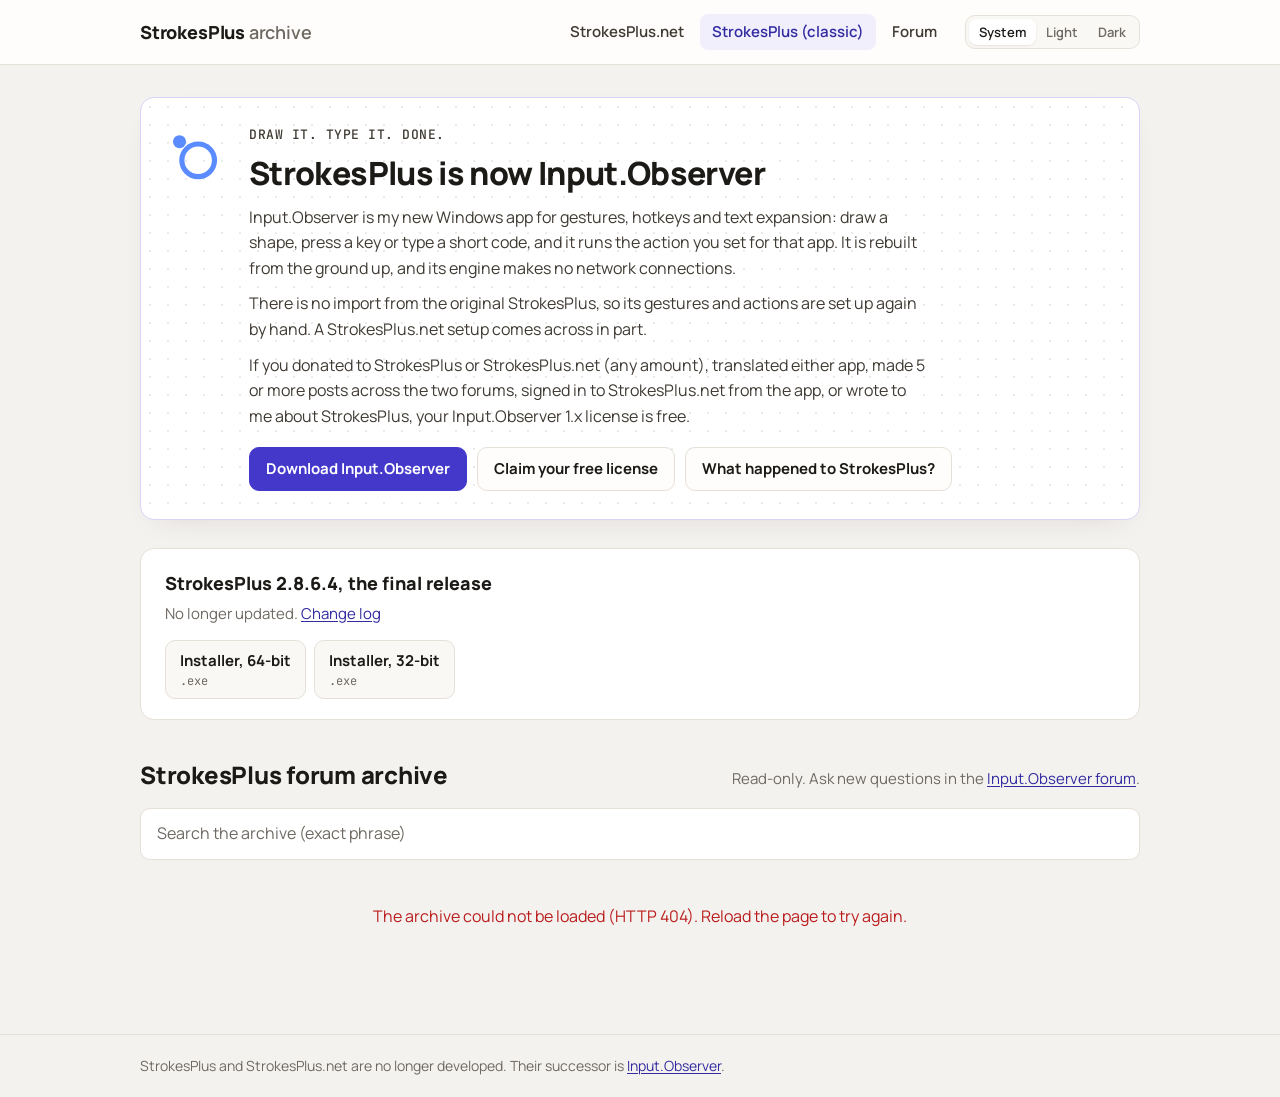
==== commit 571b3bf5: "Theme switch: System, Light or Dark, saved per browser and applied before first paint Co-Authored-By" ====
--- a/cindex.html
+++ b/cindex.html
@@ -7,6 +7,7 @@
 	<meta name="description" content="Read-only archive of the original StrokesPlus forum and the final StrokesPlus download. StrokesPlus is now Input.Observer: gestures, hotkeys and text expansion for Windows.">
 	<link rel="preload" href="/assets/fonts/manrope-latin-wght-normal.woff2" as="font" type="font/woff2" crossorigin>
 	<link rel="stylesheet" href="/assets/site.css">
+	<script>try { var t = localStorage.getItem('theme'); if (t === 'light' || t === 'dark') document.documentElement.dataset.theme = t; } catch (e) {}</script>
 </head>
 <body data-json="/cdata.json" data-base="/cindex.html">
 	<div id="waitOverlay" aria-hidden="true"><div class="spinner"></div></div>
@@ -14,11 +15,18 @@
 	<header class="site-header">
 		<div class="wrap">
 			<a class="brand" href="/">StrokesPlus <span>archive</span></a>
-			<nav class="site-nav" aria-label="Archive">
-				<a href="/">StrokesPlus.net</a>
-				<a href="/cindex.html" aria-current="page">StrokesPlus (classic)</a>
-				<a href="https://input.observer/forum">Forum</a>
-			</nav>
+			<div class="header-end">
+				<nav class="site-nav" aria-label="Archive">
+					<a href="/">StrokesPlus.net</a>
+					<a href="/cindex.html" aria-current="page">StrokesPlus (classic)</a>
+					<a href="https://input.observer/forum">Forum</a>
+				</nav>
+				<div class="theme-switch" role="group" aria-label="Theme">
+					<button type="button" data-theme-value="system">System</button>
+					<button type="button" data-theme-value="light">Light</button>
+					<button type="button" data-theme-value="dark">Dark</button>
+				</div>
+			</div>
 		</div>
 	</header>
 
@@ -62,6 +70,7 @@
 		<div class="wrap">StrokesPlus and StrokesPlus.net are no longer developed. Their successor is <a href="https://input.observer">Input.Observer</a>.</div>
 	</footer>
 
+	<script src="/assets/theme.js"></script>
 	<script src="/assets/archive.js"></script>
 </body>
 </html>
--- a/assets/site.css
+++ b/assets/site.css
@@ -47,8 +47,13 @@
   --font-mono: 'JetBrains Mono', ui-monospace, Consolas, monospace;
 }
 
+:root[data-theme='light'] { color-scheme: light; }
+:root[data-theme='dark'] { color-scheme: dark; }
+
+/* Dark tokens: the system setting unless the theme switch picked Light, or the switch picked Dark.
+   The two blocks are identical; change both. */
 @media (prefers-color-scheme: dark) {
-  :root {
+  :root:not([data-theme='light']) {
     --io-bg: #17161a;
     --io-bg-raised: #1c1b20;
     --io-surface: #1e1d22;
@@ -72,6 +77,29 @@
   }
 }
 
+:root[data-theme='dark'] {
+    --io-bg: #17161a;
+    --io-bg-raised: #1c1b20;
+    --io-surface: #1e1d22;
+    --io-surface-muted: #1c1b20;
+    --io-border: #2e2c33;
+    --io-border-subtle: #26252b;
+    --io-text: #eceae6;
+    --io-text-secondary: #cfcbc4;
+    --io-text-muted: #a8a39a;
+    --io-accent: #8b85f5;
+    --io-accent-text: #cfc9ff;
+    --io-accent-bg: #312b6b;
+    --io-accent-border: #4a4396;
+    --io-on-accent: #17161a;
+    --io-warn-bg: #5c450f;
+    --io-warn-text: #fde68a;
+    --io-danger-text: #f87171;
+    --io-trail: #4c93f5;
+    --io-grid: rgba(236, 234, 230, 0.07);
+    --io-shadow: rgba(0, 0, 0, 0.6);
+}
+
 *, *::before, *::after { box-sizing: border-box; }
 
 html { -webkit-text-size-adjust: 100%; }
@@ -130,6 +158,31 @@
 .site-nav a:hover { background: var(--io-border-subtle); color: var(--io-text); }
 
 .site-nav a[aria-current='page'] { background: var(--io-accent-bg); color: var(--io-accent-text); }
+
+.header-end { display: flex; flex-wrap: wrap; align-items: center; gap: 8px 16px; }
+
+/* Theme switch: System / Light / Dark, like the app's Appearance setting */
+.theme-switch {
+  display: inline-flex;
+  padding: 3px;
+  border: 1px solid var(--io-border);
+  border-radius: var(--io-radius);
+  background: var(--io-surface-muted);
+}
+
+.theme-switch button {
+  padding: 4px 10px;
+  border: 0;
+  border-radius: var(--io-radius-sm);
+  background: transparent;
+  color: var(--io-text-muted);
+  font: 600 0.8125rem/1.4 var(--font-body);
+  cursor: pointer;
+}
+
+.theme-switch button:hover { color: var(--io-text); }
+
+.theme-switch button[aria-pressed='true'] { background: var(--io-surface); color: var(--io-text); box-shadow: 0 1px 3px -1px var(--io-shadow); }
 
 main { padding-block: 32px 64px; }
 
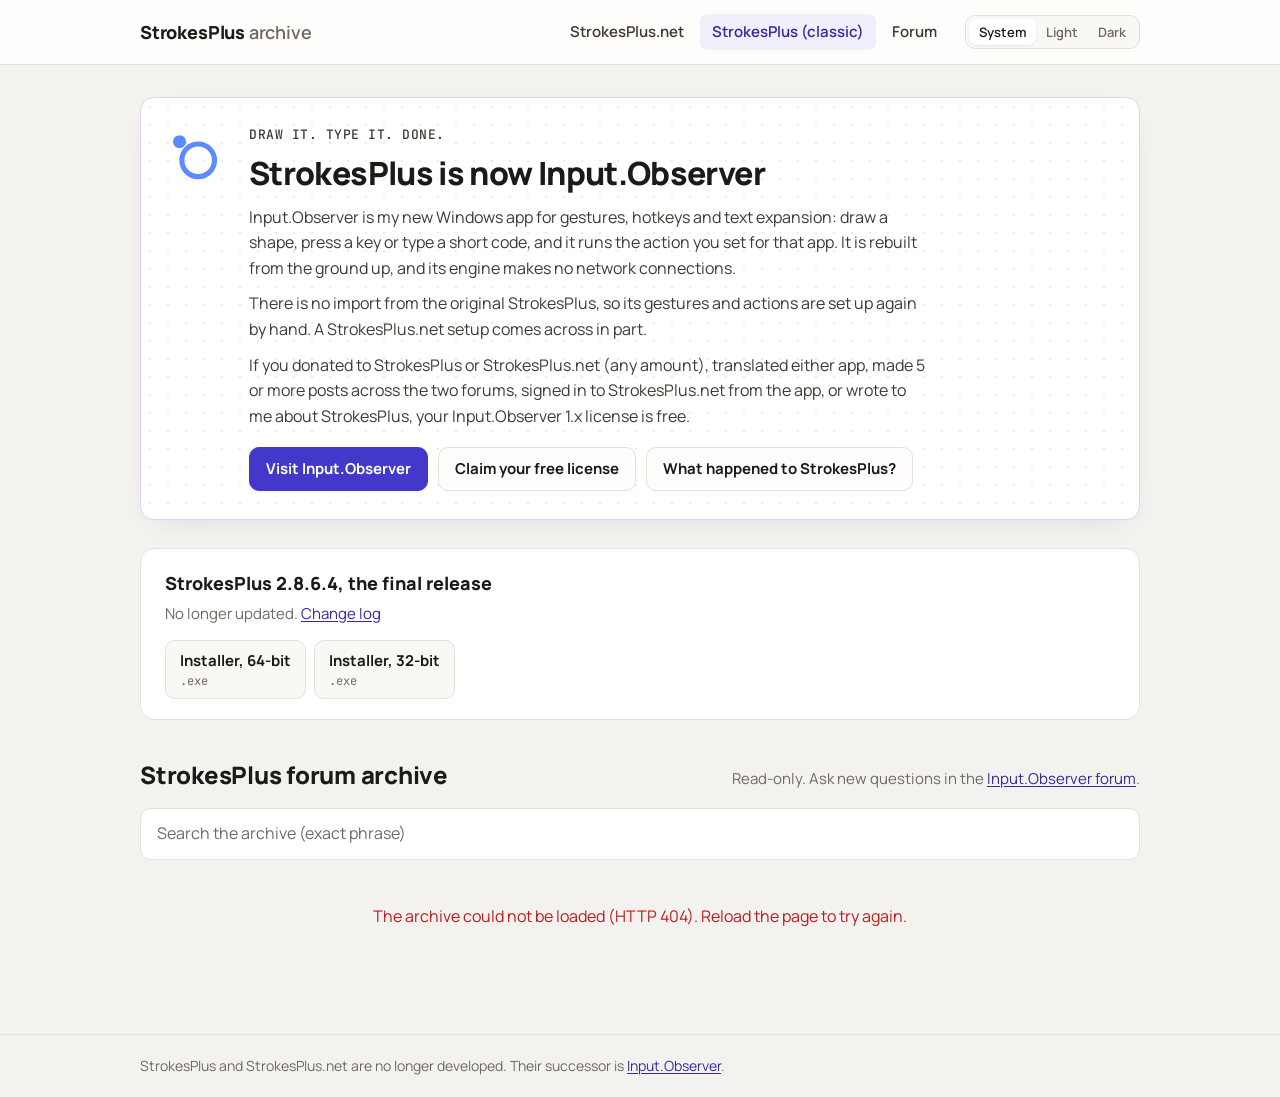
==== commit cddd6eb9: "Banner's primary button opens the Input.Observer home page instead of Download Co-Authored-By: Claud" ====
--- a/cindex.html
+++ b/cindex.html
@@ -40,7 +40,7 @@
 				<p>There is no import from the original StrokesPlus, so its gestures and actions are set up again by hand. A StrokesPlus.net setup comes across in part.</p>
 				<p>If you donated to StrokesPlus or StrokesPlus.net (any amount), translated either app, made 5 or more posts across the two forums, signed in to StrokesPlus.net from the app, or wrote to me about StrokesPlus, your Input.Observer 1.x license is free.</p>
 				<div class="io-actions">
-					<a class="button button-primary" href="https://input.observer/download">Download Input.Observer</a>
+					<a class="button button-primary" href="https://input.observer/">Visit Input.Observer</a>
 					<a class="button" href="https://input.observer/pricing">Claim your free license</a>
 					<a class="button" href="https://input.observer/strokesplus-story">What happened to StrokesPlus?</a>
 				</div>
